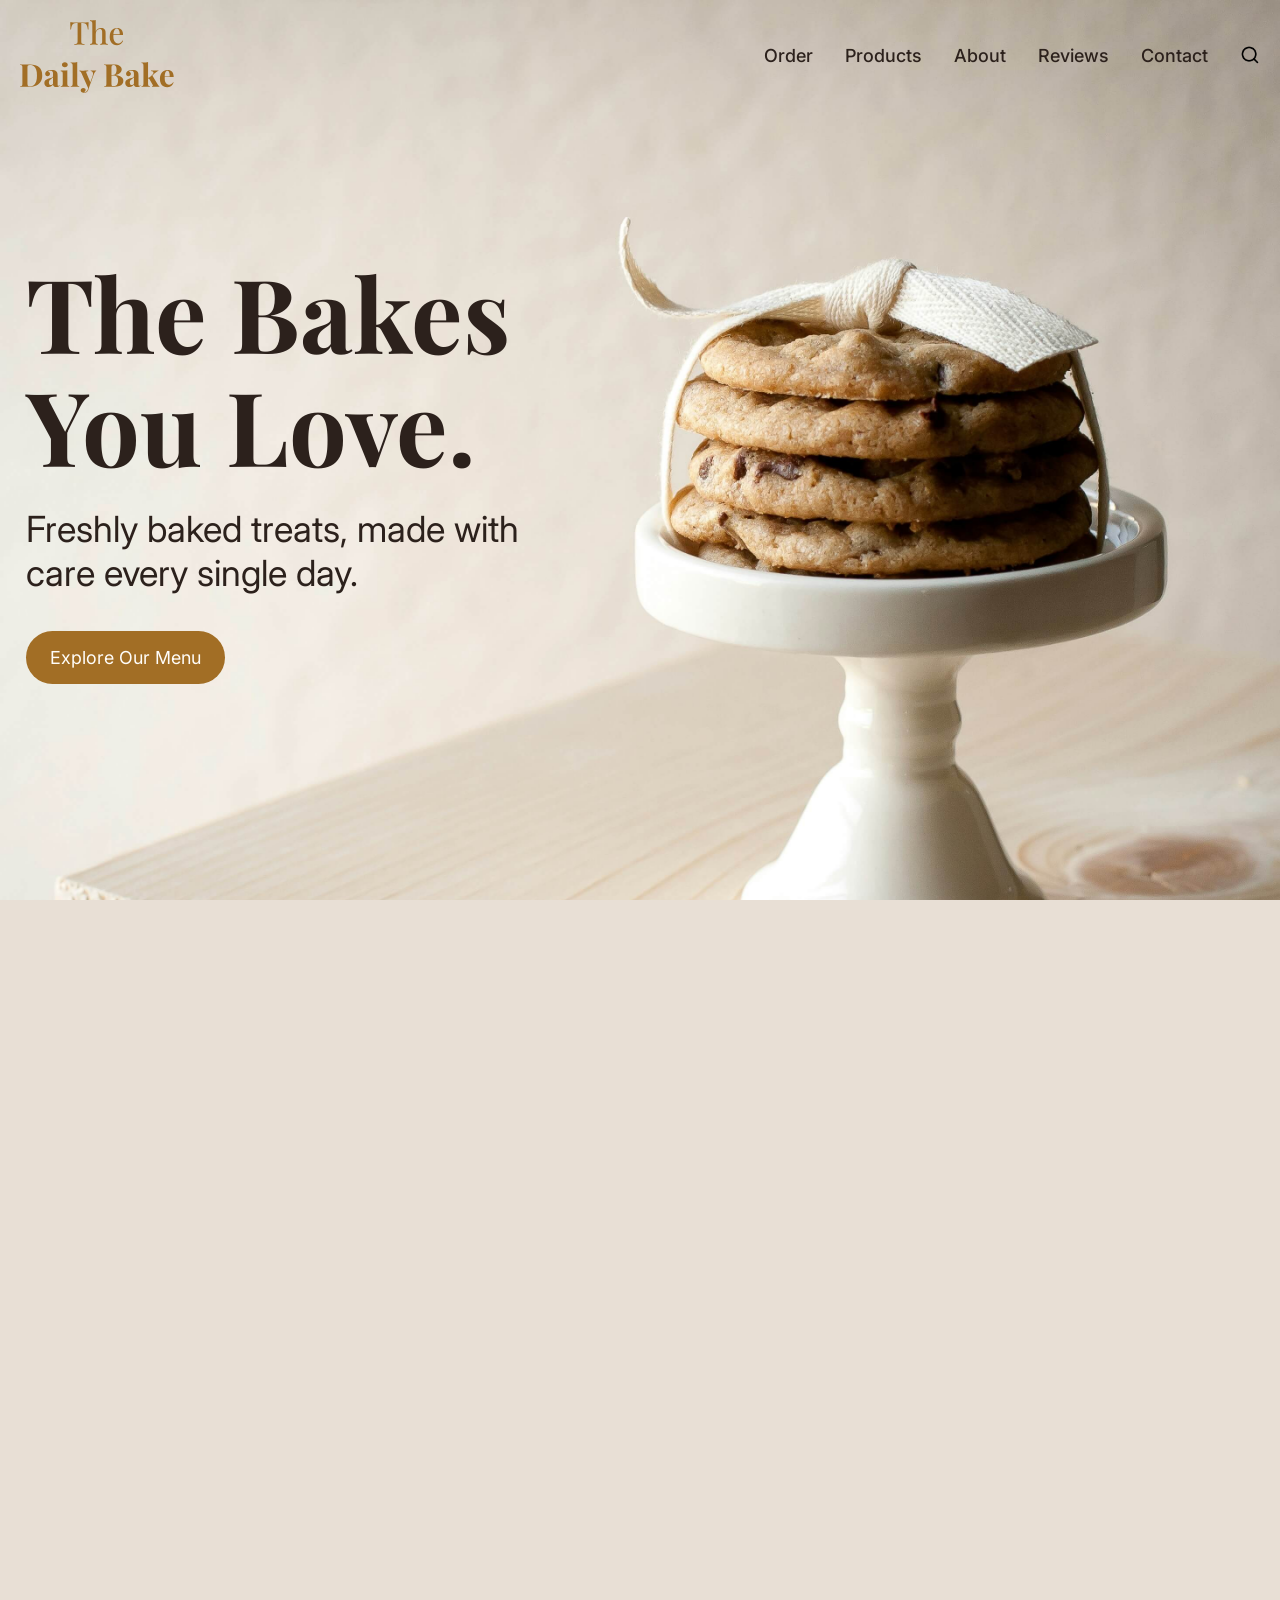
==== index.html @ 3337708c "Footer complete for pc" ====
<!DOCTYPE html>
<html lang="en">

<head>
    <meta charset="UTF-8">
    <meta name="viewport" content="width=device-width, initial-scale=1.0">
    <title>The Daily Bake - The Bakes You Love.</title>
    <link rel="preconnect" href="https://fonts.googleapis.com">
    <link rel="preconnect" href="https://fonts.gstatic.com" crossorigin>
    <!-- Linking Favicon -->
    <link rel="icon" href="/favicon.svg" type="image/svg+xml">
    <link rel="stylesheet" href="styles/style.css">
</head>

<body>
    <header>
        <nav>
            <div class="navbar">
                <div class="sidebar">
                    <h2 class="sidebar__heading">Search</h2>
                    <input class="sidebar__search__input" type="text" placeholder="Pastry...">
                    <div class="sidebar__divider"></div>
                    <ul class="sidebar__links">
                        <li><a href="#" class="navbar__order">Order</a></li>
                        <li><a href="#products" class="navbar__products">Products</a></li>
                        <li><a href="#about" class="navbar__about">About</a></li>
                        <li><a href="#reviews" class="navbar__reviews">Reviews</a></li>
                        <li><a href="#contact" class="navbar__contact">Contact</a></li>
                    </ul>
                </div>

                <img src="assets/logo/The Daily Bake.svg" alt="Logo" class="navbar__logo">
                <ul class="navbar__menu">
                    <li><a href="#" class="navbar__order">Order</a></li>
                    <li><a href="#products" class="navbar__products">Products</a></li>
                    <li><a href="#about" class="navbar__about">About</a></li>
                    <li><a href="#reviews" class="navbar__reviews">Reviews</a></li>
                    <li><a href="#contact" class="navbar__contact">Contact</a></li>
                    <li><img src="assets/icons/search.png" alt="Search" class="navbar__search"></li>
                </ul>
                <img src="assets/icons/menu.png" alt="Menu" class="navbar__mobile__icon">
            </div>
        </nav>
        <div class="sidebar__overlay"></div>
    </header>

    <main>
        <section class="hero">
            <div class="hero__content">
                <h1 class="hero__title">The Bakes You Love.</h1>
                <p class="hero__desc">Freshly baked treats, made with care
                    every single day.</p>
                <button class="hero__button">Explore Our Menu</button>
            </div>
        </section>

        <section class="our-products" id="products">
            <h2 class="our__products__heading">Our Products</h2>
            <div class="our__products__content">
                <img src="assets/images/sketch-cookies.png" alt="" class="our__products__sketch__1">
                <ul class="product__cards">
                    <li class="basic__product__card">
                        <img src="assets/images/menu-img-1.jpg" alt="Pastry">
                        <p>Pastries</p>
                        <div class="divider"></div>
                        <dl class="product__row">
                            <dt>Chocolate Pastry</dt>
                            <dd>₹120</dd>
                        </dl>
                        <dl class="product__row">
                            <dt>Black Forest Pastry</dt>
                            <dd>₹130</dd>
                        </dl>
                        <dl class="product__row">
                            <dt>Pineapple Pastry</dt>
                            <dd>₹140</dd>
                        </dl>
                    </li>
                    <li class="basic__product__card">
                        <img src="assets/images/menu-img-2.jpg" alt="Bread">
                        <p>Breads</p>
                        <div class="divider"></div>
                        <dl class="product__row">
                            <dt>Whole Wheat Bread</dt>
                            <dd>₹150</dd>
                        </dl>
                        <dl class="product__row">
                            <dt>Multigrain Bread</dt>
                            <dd>₹180</dd>
                        </dl>
                        <dl class="product__row">
                            <dt>Sourdough Bread</dt>
                            <dd>₹220</dd>
                        </dl>
                    </li>
                    <li class="basic__product__card">
                        <img src="assets/images/menu-img-3.jpg" alt="Cookies">
                        <p>Cookies</p>
                        <div class="divider"></div>
                        <dl class="product__row">
                            <dt>Almond Cookies</dt>
                            <dd>₹350</dd>
                        </dl>
                        <dl class="product__row">
                            <dt>Butter Cookies</dt>
                            <dd>₹380</dd>
                        </dl>
                        <dl class="product__row">
                            <dt>Choco Chip Cookies</dt>
                            <dd>₹430</dd>
                        </dl>
                    </li>
                    <li class="basic__product__card">
                        <img src="assets/images/menu-img-4.jpg" alt="Brownies">
                        <p>Brownies</p>
                        <div class="divider"></div>
                        <dl class="product__row">
                            <dt>Walnut Brownie</dt>
                            <dd>₹130</dd>
                        </dl>
                        <dl class="product__row">
                            <dt>Overload Brownie</dt>
                            <dd>₹145</dd>
                        </dl>
                        <dl class="product__row">
                            <dt>Millionare Brownie</dt>
                            <dd>₹175</dd>
                        </dl>
                    </li>
                </ul>
                <div class="order__online__button__wrapper__1">
                    <button class="order__online__button__1">Order Online</button>
                </div>
                <img src="assets/images/sketch-shop.png" alt="" class="our__products__sketch__2">
            </div>
        </section>

        <section class="about-us" id="about">
            <h2 class="about__us__heading">About Us</h2>
            <div class="about__us__content">
                <img src="assets/images/about-us-img.jpg" alt="" class="about__us__img">
                <h3 class="about__us__content__h3--1">Baked with Passion.</h3>
                <h3 class="about__us__content__h3--2">Made for You.</h3>
                <div class="about__us__content__divider"></div>
                <p class="about__us__content__p__1">At The Daily Bake, we believe that everyday deserves something
                    fresh
                    and delightful. From our ovens
                    to your hands, every treat is made with the finest ingredients and a lot of love.</p>
                <p class="about__us__content__p__2">We are small bakery with big dreams - to bring warmth, happiness
                    and
                    unforgettable flavour to out
                    community.</p>
            </div>
            <ul class="benifits">
                <li class="quality__ingredients">
                    <div class="quality__ingredients__image__bg"></div>
                    <img src="assets/icons/quality.png" alt="">
                    <h3>Quality Ingredients</h3>
                    <p>We use the finest and freshest ingredients.</p>
                    <div class="benifits__divider"></div>
                </li>
                <li class="fresh__baked">
                    <div class="fresh__baked__image__bg"></div>
                    <img src="assets/icons/oven.png" alt="">
                    <h3>Fresh Baked</h3>
                    <p>Every item is baked fresh every single day.</p>
                    <div class="benifits__divider"></div>
                </li>
                <li class="made__with__love">
                    <div class="made__with__love__image__bg"></div>
                    <img src="assets/icons/heart.png" alt="">
                    <h3>Made With Love</h3>
                    <p>Crafted with care, passion and attention to detail.</p>
                    <div class="benifits__divider"></div>
                </li>
                <li class="our__community">
                    <div class="our__community__image__bg"></div>
                    <img src="assets/icons/community.png" alt="">
                    <h3>Our Community</h3>
                    <p>Proud to be a part of our local community.</p>
                </li>
            </ul>
            <img src="assets/images/sketch-bread.png" alt="" class="about__us__sketch">
        </section>

        <section class="best-sellers">
            <h2 class="best__sellers__heading">Best Sellers</h2>
            <ul class="best__seller__cards">
                <li class="best__seller__card">
                    <img src="assets/images/bestseller-1.jpg" alt="">
                    <div class="best__sellers__text__section">
                        <h3 class="best__sellers__product__name">Chocolate Pastry</h3>
                        <p class="best__sellers__product__description">Rich, moist chocolate pastry with creamy filling
                            and decadent frosting.
                        </p>
                    </div>
                </li>
                <li class="best__seller__card">
                    <img src="assets/images/bestseller-2.jpg" alt="">
                    <div class="best__sellers__text__section">
                        <h3 class="best__sellers__product__name">Sourdough Bread</h3>
                        <p class="best__sellers__product__description">Freshly baked sourdough with a crisp crust and
                            chewy center.
                        </p>
                    </div>
                </li>
                <li class="best__seller__card">
                    <img src="assets/images/bestseller-3.jpg" alt="">
                    <div class="best__sellers__text__section">
                        <h3 class="best__sellers__product__name">Choco Chip Cookies</h3>
                        <p class="best__sellers__product__description">Crispy, buttery cookies packed with rich
                            chocolate chips.
                        </p>
                    </div>
                </li>
                <li class="best__seller__card">
                    <img src="assets/images/bestseller-4.jpg" alt="">
                    <div class="best__sellers__text__section">
                        <h3 class="best__sellers__product__name">Pineapple Pastry</h3>
                        <p class="best__sellers__product__description">Soft pastry layered with creamy pineapple filling
                            and frosting.
                        </p>
                    </div>
                </li>
                <li class="best__seller__card">
                    <img src="assets/images/bestseller-5.jpg" alt="">
                    <div class="best__sellers__text__section">
                        <h3 class="best__sellers__product__name">Multigrain Bread</h3>
                        <p class="best__sellers__product__description">Wholesome multigrain bread packed with fiber and
                            nutritious goodness.
                        </p>
                    </div>
                </li>
                <li class="best__seller__card">
                    <img src="assets/images/bestseller-6.jpg" alt="">
                    <div class="best__sellers__text__section">
                        <h3 class="best__sellers__product__name">Walnut Brownie</h3>
                        <p class="best__sellers__product__description">Rich, fudgy brownie loaded with crunchy toasted
                            walnuts.
                        </p>
                    </div>
                </li>
            </ul>
            <img src="assets/images/sketch-dough.png" alt="" class="best__sellers__sketch">
        </section>

        <section class="what-they-say" id="reviews">
            <h2 class="what__they__say__heading">What They Say</h2>
            <div class="what__they__say__content">
                <div class="what__they__say__comment__card">
                    <img src="" alt="" class="what__they__say__profile__img">
                    <div class="what__they__say__start__section">
                        <img src="assets/icons/quote.png" alt="Quote" class="quote__img">
                        <p class="review"></p>
                    </div>
                    <div class="what__they__say__end__section">
                        <p class="what__they__say__username"></p>
                        <p class="what__they__say__city"></p>
                    </div>
                </div>
            </div>
            <span class="dots__container">
                <div class="dot__1 active--dot"></div>
                <div class="dot__2"></div>
                <div class="dot__3"></div>
                <div class="dot__4"></div>
            </span>
            <img src="assets/images/sketch-cookies.png" alt="" class="what__they__say__sketch">
        </section>

        <section class="cta" id="contact">
            <div class="cta__pc__left__container">
                <h2 class="cta__heading">Fresh Bread Is Waiting For You.</h2>
                <p class="cta__tagline">Visit us today or place your order online.</p>
                <button class="cta__order__button">Order Now →</button>
            </div>
            <div class="cta__content">
                <div class="cta__map__container">
                    <iframe
                        src="https://www.google.com/maps/embed?pb=!1m18!1m12!1m3!1d407.5805543414817!2d72.83963416034287!3d19.230359103648013!2m3!1f0!2f0!3f0!3m2!1i1024!2i768!4f13.1!3m3!1m2!1s0x3be7b1301ca2cce9%3A0x9d18475ba927071a!2s11%2C%20LT%20Rd%2C%20New%20MHB%20Colony%2C%20Ashtavinayak%20Nagar%2C%20Borivali%20West%2C%20Mumbai%2C%20Maharashtra%20400091!5e0!3m2!1sen!2sin!4v1789313776905!5m2!1sen!2sin"
                        width="600" height="450" style="border:0;" allowfullscreen="" loading="lazy"
                        referrerpolicy="strict-origin-when-cross-origin"></iframe>
                </div>
                <p class="cta__tagline__ofcontent">Visit us today or place your order online.</p>
                <button class="cta__order__button__ofcontent">Order Now →</button>
            </div>
            <img src="assets/images/sketch-shop.png" alt="" class="cta__sketch">
        </section>


    </main>
    <footer>
        <div class="footer__primary__container">
            <div class="footer__container__1">
                <div class="footer__logo__container">
                    <img src="assets/logo/The Daily Bake.svg" alt="" class="footer__logo">
                </div>
                <ul class="footer__links__container">
                    <li>
                        <a href="#">Our Story</a>
                    </li>
                    <li>
                        <a href="#">Privacy Policy</a>
                    </li>
                    <li>
                        <a href="#">Our Products</a>
                    </li>
                    <li>
                        <a href="#">Refund Policy</a>
                    </li>
                    <li>
                        <a href="#">Custom Cakes</a>
                    </li>
                    <li>
                        <a href="#">FAQs</a>
                    </li>
                    <li>
                        <a href="#">Reviews</a>
                    </li>
                    <li>
                        <a href="#">Corporate Gifting</a>
                    </li>
                </ul>
            </div>
            <div class="footer__container__2">
                <div class="shop__details">
                    <div class="timing">
                        <img src="assets/icons/clock.png" alt="">
                        <p>10:00 AM to 09:00 PM</p>
                    </div>
                    <div class="number">
                        <img src="assets/icons/call.png" alt="">
                        <p>+91 93404-49762</p>
                    </div>
                    <div class="mail">
                        <img src="assets/icons/mail.png" alt="">
                        <p>contact@thedailybake.com</p>
                    </div>
                </div>
                <div class="shop__social__links">
                    <a href="#" class="whatsapp__button">
                        <img src="assets/icons/whatsapp.png" alt="Whatsapp">
                    </a>
                    <a href="#" class="facebook__button">
                        <img src="assets/icons/facebook.png" alt="Facebook">
                    </a>
                    <a href="#" class="instagram__button">
                        <img src="assets/icons/instagram.png" alt="Instagram">
                    </a>
                </div>
            </div>
            <form class="footer__container__3">
                <p>Sign up for regular updates</p>
                <input type="email" placeholder="mail id">
                <button>Sign Up</button>
            </form>
        </div>
        <img src="assets/images/sketch-bread.png" alt="" class="footer__sketch">
    </footer>
    <script src="main.js"></script>
</body>

</html>
---- styles/style.css ----
@import url('base.css');
@import url('hero.css');
@import url('our-products.css');
@import url('about-us.css');
@import url('best-sellers.css');
@import url(what-they-say.css);
@import url(cta.css);
@import url('footer.css');
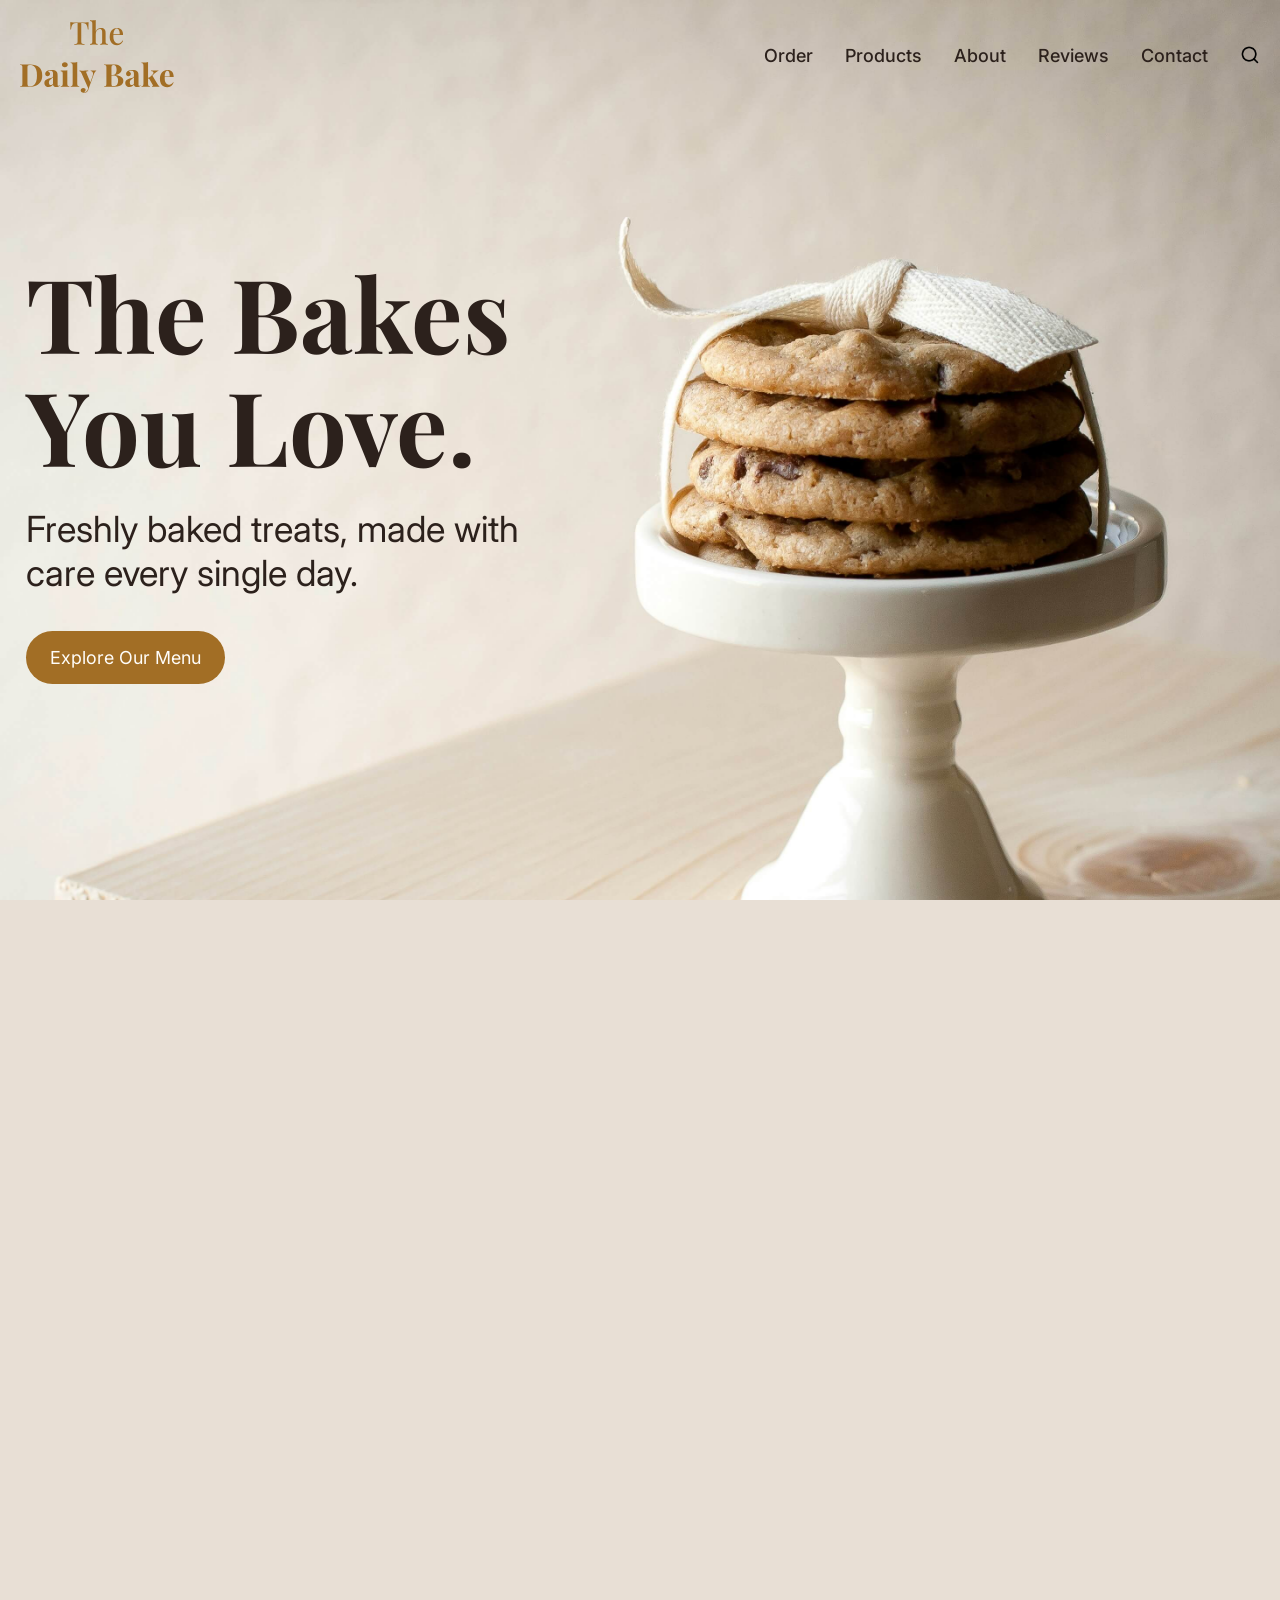
==== commit bcf92af0: "Add copyright section" ====
--- a/index.html
+++ b/index.html
@@ -355,6 +355,9 @@
                 <button>Sign Up</button>
             </form>
         </div>
+        <div class="copyright">
+            <p> Copyright © <span id="year"></span> The Daily Bake. All Rights Reserved.</p>
+        </div>
         <img src="assets/images/sketch-bread.png" alt="" class="footer__sketch">
     </footer>
     <script src="main.js"></script>
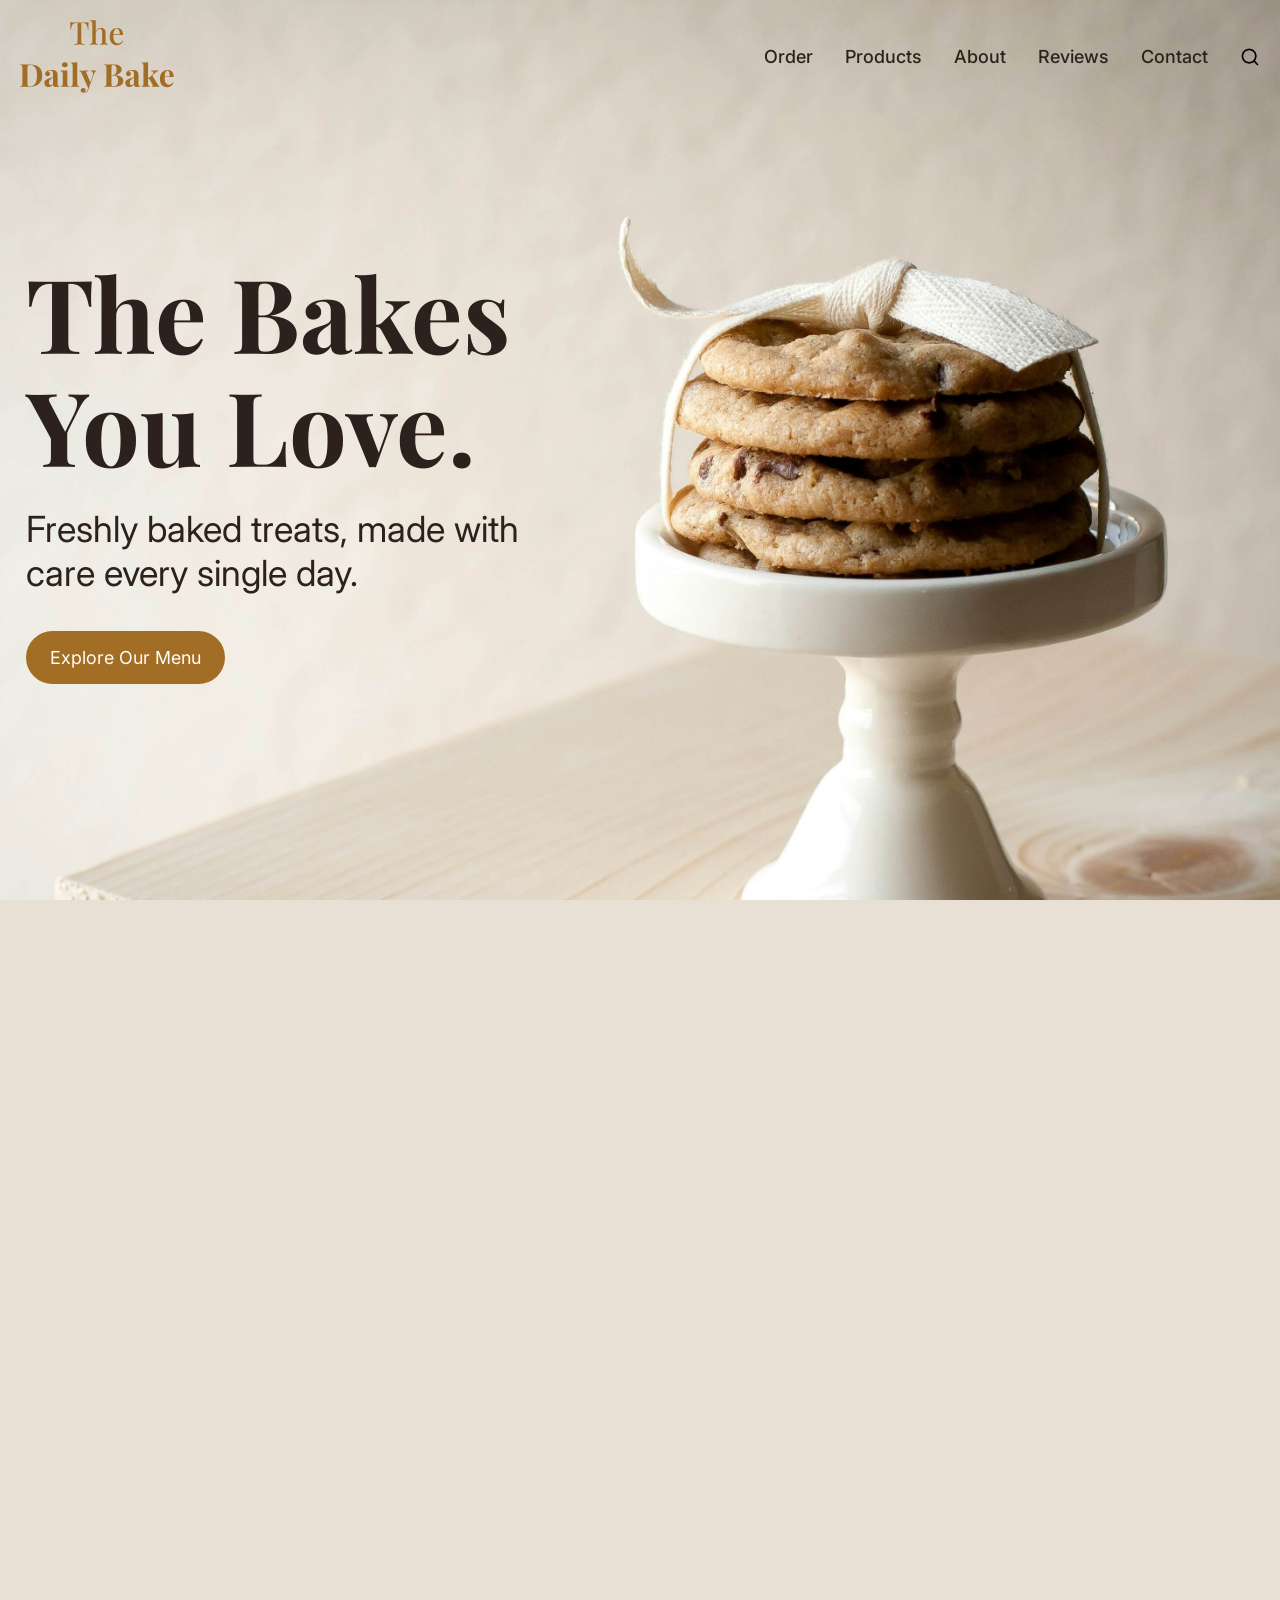
==== commit ecd66527: "Add searchbar" ====
--- a/index.html
+++ b/index.html
@@ -3,11 +3,12 @@
 
 <head>
     <meta charset="UTF-8">
+    <title>The Daily Bake - Bakery in Borivali West, Mumbai</title>
+    <meta name="description"
+        content="The Daily Bake: freshly baked pastries, breads, cookies and brownies in Borivali West, Mumbai. Order online or visit us today.">
     <meta name="viewport" content="width=device-width, initial-scale=1.0">
-    <title>The Daily Bake - The Bakes You Love.</title>
+
     <link rel="preconnect" href="https://fonts.googleapis.com">
-    <link rel="preconnect" href="https://fonts.gstatic.com" crossorigin>
-    <!-- Linking Favicon -->
     <link rel="icon" href="/favicon.svg" type="image/svg+xml">
     <link rel="stylesheet" href="styles/style.css">
 </head>
@@ -36,7 +37,10 @@
                     <li><a href="#about" class="navbar__about">About</a></li>
                     <li><a href="#reviews" class="navbar__reviews">Reviews</a></li>
                     <li><a href="#contact" class="navbar__contact">Contact</a></li>
-                    <li><img src="assets/icons/search.png" alt="Search" class="navbar__search"></li>
+                    <li>
+                        <img src="assets/icons/search.png" alt="Search" class="navbar__search__img">
+                        <input class="navbar__search__input" type="text" placeholder="Pastry...">
+                    </li>
                 </ul>
                 <img src="assets/icons/menu.png" alt="Menu" class="navbar__mobile__icon">
             </div>
@@ -297,29 +301,19 @@
                 </div>
                 <ul class="footer__links__container">
                     <li>
-                        <a href="#">Our Story</a>
-                    </li>
-                    <li>
-                        <a href="#">Privacy Policy</a>
-                    </li>
-                    <li>
-                        <a href="#">Our Products</a>
-                    </li>
-                    <li>
-                        <a href="#">Refund Policy</a>
-                    </li>
-                    <li>
-                        <a href="#">Custom Cakes</a>
-                    </li>
-                    <li>
-                        <a href="#">FAQs</a>
-                    </li>
-                    <li>
-                        <a href="#">Reviews</a>
-                    </li>
-                    <li>
-                        <a href="#">Corporate Gifting</a>
-                    </li>
+                        <a href="#about">Our Story</a>
+                    </li>
+                    <li>
+                        <a href="./pages/privacy.html">Privacy Policy</a>
+                    </li>
+                    <li>
+                        <a href="#products">Our Products</a>
+                    </li>
+
+                    <li>
+                        <a href="#reviews">Reviews</a>
+                    </li>
+
                 </ul>
             </div>
             <div class="footer__container__2">
